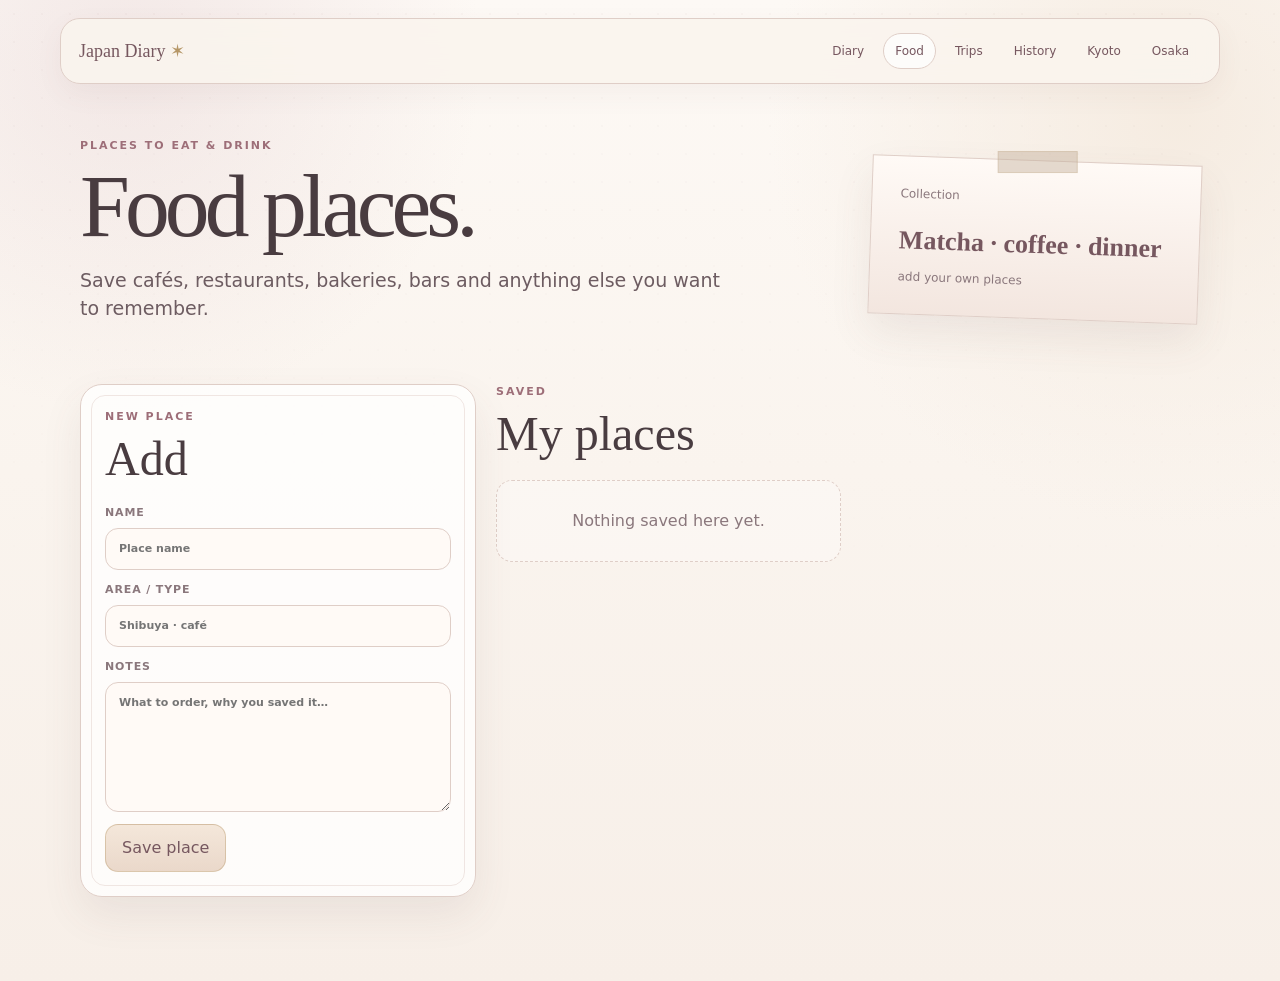
==== pages/food.html @ e115eff4 "Add food places page" ====
<!doctype html>
<html lang="en">
<head>
  <meta charset="utf-8">
  <meta name="viewport" content="width=device-width, initial-scale=1">
  <title>Food Places · Japan Diary</title>
  <link rel="stylesheet" href="../styles.css">
</head>
<body data-page="collection">
  <header class="site-header">
    <a class="brand" href="../index.html">Japan Diary <span>✶</span></a>
    <nav class="site-nav" aria-label="Main navigation">
      <a href="../index.html">Diary</a><a class="active" href="food.html">Food</a><a href="trips.html">Trips</a><a href="history.html">History</a><a href="kyoto.html">Kyoto</a><a href="osaka.html">Osaka</a>
    </nav>
  </header>

  <main class="page-shell">
    <section class="page-hero">
      <div><p class="kicker">Places to eat & drink</p><h1>Food places.</h1><p class="intro">Save cafés, restaurants, bakeries, bars and anything else you want to remember.</p></div>
      <aside class="vintage-note"><span class="note-label">Collection</span><strong>Matcha · coffee · dinner</strong><span class="note-small">add your own places</span></aside>
    </section>

    <section class="content-layout">
      <aside class="paper-card sidebar-card">
        <div class="section-heading compact"><div><p class="kicker">New place</p><h2>Add</h2></div></div>
        <form id="collectionForm" class="collection-form" data-storage-key="japan-food-places-v1">
          <label>Name<input id="itemTitle" type="text" placeholder="Place name" required></label>
          <label>Area / type<input id="itemMeta" type="text" placeholder="Shibuya · café"></label>
          <label>Notes<textarea id="itemText" placeholder="What to order, why you saved it…"></textarea></label>
          <button class="button" type="submit">Save place</button>
        </form>
      </aside>
      <section><div class="section-heading"><div><p class="kicker">Saved</p><h2>My places</h2></div></div><div id="collectionList" class="collection-grid"></div></section>
    </section>
  </main>
  <script src="../site.js"></script>
</body>
</html>
---- styles.css ----
:root {
  --paper:#faf4ee;
  --paper-2:#f2e7df;
  --powder:#d8bcc1;
  --dust:#c79ea7;
  --rose:#9d6e78;
  --mauve:#76575f;
  --ink:#493c40;
  --muted:#8a777c;
  --gold:#b59667;
  --line:#dfcec7;
  --white:rgba(255,255,255,.76);
  --shadow:0 18px 42px rgba(105,77,83,.09);
}
*{box-sizing:border-box}
html{scroll-behavior:smooth}
body{margin:0;color:var(--ink);background:radial-gradient(circle at 10% 6%,rgba(216,188,193,.28),transparent 24%),radial-gradient(circle at 92% 12%,rgba(245,235,224,.95),transparent 28%),linear-gradient(180deg,#fdf9f5 0%,var(--paper) 48%,#f7efe8 100%);font-family:Inter,ui-sans-serif,system-ui,-apple-system,BlinkMacSystemFont,"Segoe UI",sans-serif;line-height:1.5;min-height:100vh}
body:before{content:"";position:fixed;inset:0;pointer-events:none;opacity:.16;background-image:radial-gradient(circle,rgba(124,92,100,.18) 1px,transparent 1.2px);background-size:28px 28px;mask-image:linear-gradient(to bottom,black,transparent 72%)}
a{color:inherit}
button,input,textarea,select{font:inherit}
button{cursor:pointer}
.site-header{max-width:1160px;margin:18px auto 0;padding:14px 18px;display:flex;align-items:center;justify-content:space-between;gap:18px;position:sticky;top:10px;z-index:10;background:rgba(250,244,238,.9);backdrop-filter:blur(12px);border:1px solid var(--line);border-radius:20px;box-shadow:0 10px 28px rgba(111,86,91,.06)}
.brand{font-family:Georgia,"Times New Roman",serif;text-decoration:none;font-size:18px;color:var(--mauve)}
.brand span{color:var(--gold)}
.site-nav{display:flex;gap:7px;flex-wrap:wrap}
.site-nav a{text-decoration:none;font-size:12px;padding:8px 11px;border-radius:999px;color:var(--mauve);border:1px solid transparent}
.site-nav a:hover,.site-nav a.active{background:rgba(255,255,255,.66);border-color:var(--line)}
.page-shell{max-width:1160px;margin:0 auto;padding:54px 20px 84px;position:relative;z-index:1}
.kicker{margin:0 0 10px;color:var(--rose);font-size:11px;font-weight:700;text-transform:uppercase;letter-spacing:.18em}
h1,h2,h3{font-family:Georgia,"Times New Roman",serif;font-weight:500}
h1{margin:0;font-size:clamp(52px,7vw,96px);line-height:.92;letter-spacing:-.055em}
h2{margin:0;font-size:clamp(34px,4vw,48px);line-height:1}
h3{margin:0;font-size:24px}.intro{max-width:650px;font-size:19px;color:#6d5c61}
.home-hero,.page-hero{display:grid;grid-template-columns:1.25fr .75fr;gap:28px;align-items:center;margin-bottom:42px}.page-hero{grid-template-columns:1fr .55fr}
.vintage-note{justify-self:end;width:min(100%,330px);padding:28px;border:1px solid var(--line);background:linear-gradient(180deg,#fffaf6,#f3e6df);box-shadow:var(--shadow);transform:rotate(2deg);position:relative}
.vintage-note:before{content:"";position:absolute;width:78px;height:20px;top:-10px;left:50%;transform:translateX(-50%) rotate(-2deg);background:rgba(196,176,156,.45);border:1px solid rgba(181,150,103,.2)}
.note-label,.note-small{display:block;color:var(--muted);font-size:12px}.vintage-note strong{display:block;margin:18px 0 8px;font-family:Georgia,serif;font-size:26px;color:var(--mauve)}
.home-grid{display:grid;grid-template-columns:1.35fr .65fr;gap:20px;align-items:start}.paper-card{background:var(--white);border:1px solid var(--line);border-radius:22px;padding:24px;box-shadow:var(--shadow);position:relative}.paper-card:before{content:"";position:absolute;inset:10px;border:1px solid rgba(223,206,199,.48);border-radius:14px;pointer-events:none}.section-heading{display:flex;align-items:end;justify-content:space-between;gap:18px;margin-bottom:22px;position:relative;z-index:1}.section-heading.compact{align-items:center}.counter{display:grid;place-items:center;min-width:38px;height:38px;border-radius:50%;border:1px solid var(--line);color:var(--rose);font-family:Georgia,serif}
.editor-form,.inline-form{position:relative;z-index:1}.editor-form{display:grid;gap:14px;margin-bottom:26px}.editor-form label{display:grid;gap:6px;font-size:12px;color:var(--muted);font-weight:700;text-transform:uppercase;letter-spacing:.08em}.editor-form input,.editor-form textarea,.inline-form input,.collection-form input,.collection-form textarea,.collection-form select{width:100%;border:1px solid var(--line);background:rgba(255,250,246,.9);border-radius:13px;padding:12px 13px;color:var(--ink)}textarea{min-height:130px;resize:vertical}.button,.icon-button,.small-button{border:1px solid rgba(181,150,103,.4);background:linear-gradient(180deg,#f4e7da,#ead8ca);color:var(--mauve);border-radius:13px;padding:11px 16px}.button{justify-self:start}.inline-form{display:grid;grid-template-columns:1fr 46px;gap:8px;margin-bottom:16px}.icon-button{padding:0;font-size:23px}.entry-list,.todo-list,.collection-list{position:relative;z-index:1;display:grid;gap:12px}.diary-entry,.todo-item,.collection-card{border:1px solid rgba(223,206,199,.78);background:rgba(255,255,255,.52);border-radius:15px;padding:16px}.diary-meta,.card-meta{font-size:11px;color:var(--rose);text-transform:uppercase;letter-spacing:.1em}.diary-entry h3,.collection-card h3{margin:6px 0 8px}.diary-entry p,.collection-card p{margin:0;color:#6d5f63;white-space:pre-wrap}.entry-actions,.card-actions{display:flex;justify-content:flex-end;margin-top:10px}.small-button{padding:6px 10px;font-size:11px;background:transparent}.todo-item{display:grid;grid-template-columns:22px 1fr auto;gap:10px;align-items:center;padding:11px 12px}.todo-item input{width:18px;height:18px;accent-color:var(--rose)}.todo-item.done span{text-decoration:line-through;color:#a39498}.delete-button{border:0;background:transparent;color:var(--muted);font-size:18px;padding:2px 6px}
.page-index{display:grid;grid-template-columns:repeat(5,1fr);gap:12px;margin:34px 0 50px}.page-index a{text-decoration:none;padding:18px;border:1px solid var(--line);background:rgba(255,255,255,.55);border-radius:16px;font-family:Georgia,serif;color:var(--mauve);text-align:center}.page-index a:hover{background:rgba(255,255,255,.82)}
.content-layout{display:grid;grid-template-columns:.72fr 1.28fr;gap:20px;align-items:start}.sidebar-card{position:sticky;top:100px}.collection-form{display:grid;gap:12px;position:relative;z-index:1}.collection-form label{display:grid;gap:6px;color:var(--muted);font-size:11px;font-weight:700;text-transform:uppercase;letter-spacing:.08em}.collection-grid{display:grid;grid-template-columns:repeat(2,1fr);gap:14px}.collection-card{min-height:160px}.empty-state{padding:28px;border:1px dashed var(--line);border-radius:16px;text-align:center;color:var(--muted);background:rgba(255,255,255,.3)}.history-list .collection-card{min-height:auto}.history-list{display:grid;gap:14px}
@media(max-width:900px){.site-header{position:static;margin:10px}.page-shell{padding-top:36px}.home-hero,.page-hero,.home-grid,.content-layout{grid-template-columns:1fr}.vintage-note{justify-self:start}.page-index{grid-template-columns:repeat(2,1fr)}.sidebar-card{position:static}.collection-grid{grid-template-columns:1fr}}
@media(max-width:600px){.site-header{align-items:flex-start;flex-direction:column;border-radius:16px}.site-nav{width:100%;overflow-x:auto;flex-wrap:nowrap;padding-bottom:2px}.site-nav a{white-space:nowrap}.page-shell{padding-left:14px;padding-right:14px}.page-index{grid-template-columns:1fr}.paper-card{padding:19px}.home-hero,.page-hero{margin-bottom:30px}h1{font-size:52px}}
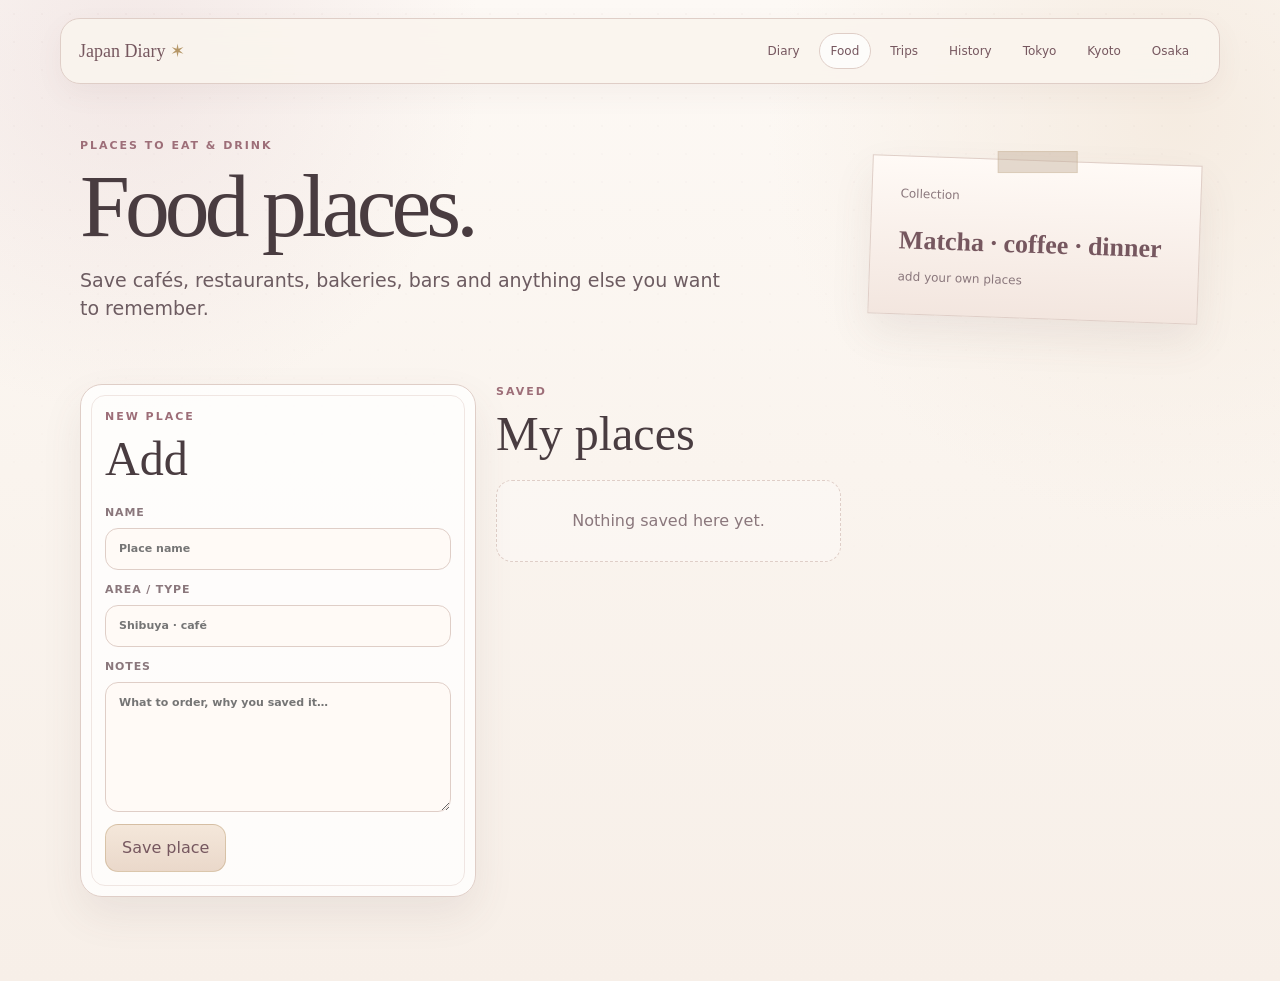
==== commit 0f5f3bf9: "Add Tokyo to Food navigation" ====
--- a/pages/food.html
+++ b/pages/food.html
@@ -10,7 +10,7 @@
   <header class="site-header">
     <a class="brand" href="../index.html">Japan Diary <span>✶</span></a>
     <nav class="site-nav" aria-label="Main navigation">
-      <a href="../index.html">Diary</a><a class="active" href="food.html">Food</a><a href="trips.html">Trips</a><a href="history.html">History</a><a href="kyoto.html">Kyoto</a><a href="osaka.html">Osaka</a>
+      <a href="../index.html">Diary</a><a class="active" href="food.html">Food</a><a href="trips.html">Trips</a><a href="history.html">History</a><a href="tokyo.html">Tokyo</a><a href="kyoto.html">Kyoto</a><a href="osaka.html">Osaka</a>
     </nav>
   </header>
 
